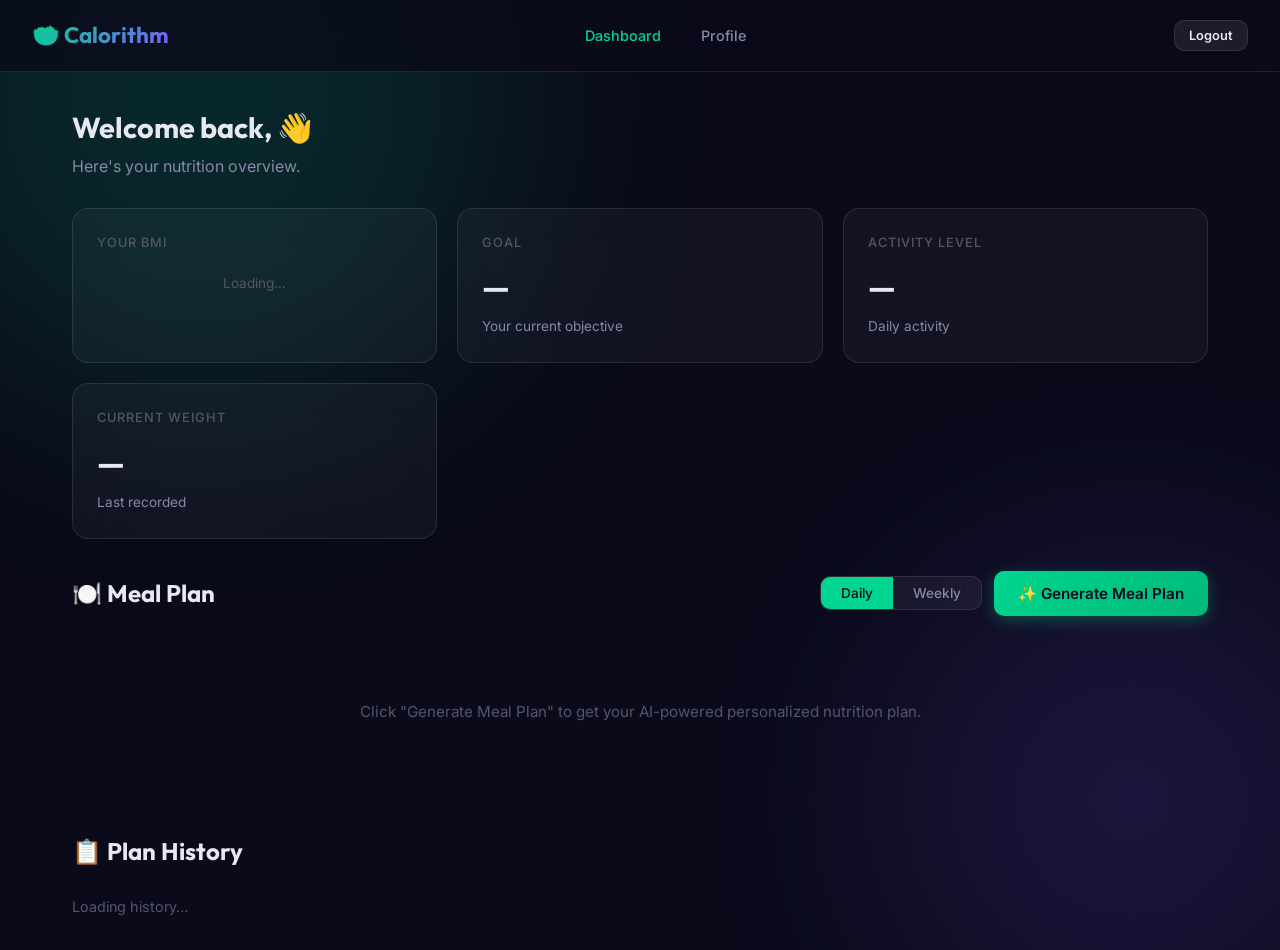
==== frontend/dashboard.html @ 1002ce2d "Initial commit" ====
<!DOCTYPE html>
<html lang="en">
<head>
  <meta charset="UTF-8">
  <meta name="viewport" content="width=device-width, initial-scale=1.0">
  <meta name="description" content="Your personalized AI diet dashboard — view BMI, generate meal plans, and track nutrition.">
  <title>Dashboard — Calorithm</title>
  <link rel="stylesheet" href="css/style.css">
</head>
<body>
  <nav class="navbar">
    <div class="logo">🥗 Calorithm</div>
    <div class="nav-links">
      <a href="dashboard.html" class="active">Dashboard</a>
      <a href="profile.html">Profile</a>
    </div>
    <div class="nav-user">
      <span class="user-name" id="navUserName"></span>
      <button id="logoutBtn" class="btn btn-secondary" style="padding:6px 14px;font-size:0.8rem;">Logout</button>
    </div>
  </nav>

  <div class="dashboard-content container">
    <!-- Greeting -->
    <h1 style="font-family:var(--font-heading);font-size:1.8rem;font-weight:700;margin-bottom:4px;">
      Welcome back, <span id="userName"></span> 👋
    </h1>
    <p style="color:var(--text-secondary);margin-bottom:28px;">Here's your nutrition overview.</p>

    <!-- Stats Row -->
    <div class="stats-grid">
      <!-- BMI Card -->
      <div class="stat-card">
        <div class="stat-label">Your BMI</div>
        <div id="bmiGauge" class="bmi-gauge-wrapper">
          <p style="color:var(--text-muted);font-size:0.85rem;">Loading…</p>
        </div>
        <p id="bmiRange" style="font-size:0.8rem;color:var(--text-secondary);text-align:center;margin-top:8px;"></p>
      </div>

      <!-- Goal -->
      <div class="stat-card">
        <div class="stat-label">Goal</div>
        <div class="stat-value" id="statGoal">—</div>
        <div class="stat-sub">Your current objective</div>
      </div>

      <!-- Activity -->
      <div class="stat-card">
        <div class="stat-label">Activity Level</div>
        <div class="stat-value" id="statActivity">—</div>
        <div class="stat-sub">Daily activity</div>
      </div>

      <!-- Weight -->
      <div class="stat-card">
        <div class="stat-label">Current Weight</div>
        <div class="stat-value" id="statWeight">—</div>
        <div class="stat-sub">Last recorded</div>
      </div>
    </div>

    <!-- Generate Meal Plan -->
    <div class="section-header">
      <h2>🍽️ Meal Plan</h2>
      <div style="display:flex;align-items:center;gap:12px;">
        <div class="toggle-group">
          <button class="active" data-type="daily">Daily</button>
          <button data-type="weekly">Weekly</button>
        </div>
        <button id="generateBtn" class="btn btn-primary">✨ Generate Meal Plan</button>
      </div>
    </div>

    <div id="mealPlanDisplay" class="meal-plan-container">
      <p style="color:var(--text-muted);text-align:center;padding:60px 20px;font-size:0.95rem;">
        Click "Generate Meal Plan" to get your AI-powered personalized nutrition plan.
      </p>
    </div>

    <!-- History -->
    <div style="margin-top:48px;">
      <div class="section-header">
        <h2>📋 Plan History</h2>
      </div>
      <div id="historyList" class="history-list">
        <p style="color:var(--text-muted);font-size:0.9rem;">Loading history…</p>
      </div>
    </div>
  </div>

  <script src="js/api.js"></script>
  <script src="js/bmi.js"></script>
  <script src="js/dashboard.js"></script>
</body>
</html>
---- frontend/css/style.css ----
/* ═══════════════════════════════════════════════════════════
   AI Diet Planner — Design System
   ═══════════════════════════════════════════════════════════ */

@import url('https://fonts.googleapis.com/css2?family=Inter:wght@300;400;500;600;700&family=Outfit:wght@400;500;600;700;800&display=swap');

/* ── CSS Variables ─────────────────────────────────────── */
:root {
  --bg-primary: #0a0a1a;
  --bg-secondary: #111128;
  --bg-card: rgba(255, 255, 255, 0.04);
  --bg-card-hover: rgba(255, 255, 255, 0.07);
  --bg-glass: rgba(255, 255, 255, 0.06);
  --border-glass: rgba(255, 255, 255, 0.1);
  --text-primary: #e8e8f0;
  --text-secondary: #8888a8;
  --text-muted: #55556a;
  --accent: #00d68f;
  --accent-glow: rgba(0, 214, 143, 0.3);
  --accent-2: #7c5cfc;
  --accent-2-glow: rgba(124, 92, 252, 0.3);
  --danger: #ff4757;
  --warning: #f0ad4e;
  --orange: #ff6b35;
  --radius: 16px;
  --radius-sm: 10px;
  --radius-xs: 6px;
  --shadow: 0 8px 32px rgba(0, 0, 0, 0.4);
  --transition: 0.3s cubic-bezier(0.4, 0, 0.2, 1);
  --font-body: 'Inter', -apple-system, sans-serif;
  --font-heading: 'Outfit', 'Inter', sans-serif;
}

/* ── Reset & Base ──────────────────────────────────────── */
*, *::before, *::after { box-sizing: border-box; margin: 0; padding: 0; }

html { scroll-behavior: smooth; }

body {
  font-family: var(--font-body);
  background: var(--bg-primary);
  color: var(--text-primary);
  min-height: 100vh;
  line-height: 1.6;
  -webkit-font-smoothing: antialiased;
}

a { color: var(--accent); text-decoration: none; transition: var(--transition); }
a:hover { color: #33e0a8; }

/* ── Background Gradient Orbs ──────────────────────────── */
body::before, body::after {
  content: '';
  position: fixed;
  border-radius: 50%;
  filter: blur(120px);
  opacity: 0.15;
  z-index: -1;
  pointer-events: none;
}
body::before {
  width: 600px; height: 600px;
  background: var(--accent);
  top: -200px; left: -100px;
}
body::after {
  width: 500px; height: 500px;
  background: var(--accent-2);
  bottom: -150px; right: -100px;
}

/* ── Layout ────────────────────────────────────────────── */
.container {
  max-width: 1200px;
  margin: 0 auto;
  padding: 0 24px;
}

.page-wrapper {
  min-height: 100vh;
  display: flex;
  flex-direction: column;
}

/* ── Glass Card ────────────────────────────────────────── */
.card {
  background: var(--bg-card);
  border: 1px solid var(--border-glass);
  border-radius: var(--radius);
  padding: 28px;
  backdrop-filter: blur(20px);
  -webkit-backdrop-filter: blur(20px);
  transition: var(--transition);
}
.card:hover {
  background: var(--bg-card-hover);
  border-color: rgba(255,255,255,0.15);
  transform: translateY(-2px);
  box-shadow: var(--shadow);
}

/* ── Auth Layout (Login/Register) ──────────────────────── */
.auth-page {
  min-height: 100vh;
  display: flex;
  align-items: center;
  justify-content: center;
  padding: 24px;
}

.auth-container {
  width: 100%;
  max-width: 440px;
}

.auth-header {
  text-align: center;
  margin-bottom: 36px;
}

.auth-header .logo {
  font-family: var(--font-heading);
  font-size: 2rem;
  font-weight: 800;
  background: linear-gradient(135deg, var(--accent), var(--accent-2));
  -webkit-background-clip: text;
  -webkit-text-fill-color: transparent;
  background-clip: text;
  margin-bottom: 8px;
}

.auth-header p {
  color: var(--text-secondary);
  font-size: 0.95rem;
}

.auth-card {
  background: var(--bg-card);
  border: 1px solid var(--border-glass);
  border-radius: var(--radius);
  padding: 36px;
  backdrop-filter: blur(20px);
}

/* ── Form Elements ─────────────────────────────────────── */
.form-group {
  margin-bottom: 20px;
}

.form-group label {
  display: block;
  font-size: 0.85rem;
  font-weight: 500;
  color: var(--text-secondary);
  margin-bottom: 8px;
  letter-spacing: 0.3px;
}

.form-control {
  width: 100%;
  padding: 12px 16px;
  background: rgba(255,255,255,0.05);
  border: 1px solid var(--border-glass);
  border-radius: var(--radius-sm);
  color: var(--text-primary);
  font-family: var(--font-body);
  font-size: 0.95rem;
  transition: var(--transition);
  outline: none;
}
.form-control:focus {
  border-color: var(--accent);
  box-shadow: 0 0 0 3px var(--accent-glow);
  background: rgba(255,255,255,0.07);
}
.form-control::placeholder { color: var(--text-muted); }

select.form-control {
  appearance: none;
  background-image: url("data:image/svg+xml,%3Csvg xmlns='http://www.w3.org/2000/svg' width='12' height='8'%3E%3Cpath d='M1 1l5 5 5-5' stroke='%238888a8' fill='none' stroke-width='1.5'/%3E%3C/svg%3E");
  background-repeat: no-repeat;
  background-position: right 16px center;
  padding-right: 40px;
  cursor: pointer;
}

textarea.form-control { resize: vertical; min-height: 80px; }

/* ── Buttons ───────────────────────────────────────────── */
.btn {
  display: inline-flex;
  align-items: center;
  justify-content: center;
  gap: 8px;
  padding: 12px 24px;
  border: none;
  border-radius: var(--radius-sm);
  font-family: var(--font-body);
  font-size: 0.95rem;
  font-weight: 600;
  cursor: pointer;
  transition: var(--transition);
  text-decoration: none;
  line-height: 1.4;
}

.btn-primary {
  background: linear-gradient(135deg, var(--accent), #00b87a);
  color: #0a0a1a;
  box-shadow: 0 4px 15px var(--accent-glow);
}
.btn-primary:hover {
  transform: translateY(-2px);
  box-shadow: 0 6px 25px var(--accent-glow);
}
.btn-primary:active { transform: translateY(0); }

.btn-secondary {
  background: rgba(255,255,255,0.08);
  color: var(--text-primary);
  border: 1px solid var(--border-glass);
}
.btn-secondary:hover { background: rgba(255,255,255,0.12); }

.btn-danger {
  background: rgba(255, 71, 87, 0.15);
  color: var(--danger);
  border: 1px solid rgba(255, 71, 87, 0.3);
}
.btn-danger:hover { background: rgba(255, 71, 87, 0.25); }

.btn-block { width: 100%; }

.btn:disabled {
  opacity: 0.5;
  cursor: not-allowed;
  transform: none !important;
}

/* ── Navbar ────────────────────────────────────────────── */
.navbar {
  display: flex;
  align-items: center;
  justify-content: space-between;
  padding: 16px 32px;
  background: rgba(10, 10, 26, 0.8);
  backdrop-filter: blur(20px);
  border-bottom: 1px solid var(--border-glass);
  position: sticky;
  top: 0;
  z-index: 100;
}

.navbar .logo {
  font-family: var(--font-heading);
  font-size: 1.4rem;
  font-weight: 700;
  background: linear-gradient(135deg, var(--accent), var(--accent-2));
  -webkit-background-clip: text;
  -webkit-text-fill-color: transparent;
  background-clip: text;
}

.nav-links { display: flex; align-items: center; gap: 8px; }

.nav-links a, .nav-links button {
  padding: 8px 16px;
  border-radius: var(--radius-xs);
  font-size: 0.9rem;
  font-weight: 500;
  color: var(--text-secondary);
  background: none;
  border: none;
  cursor: pointer;
  font-family: var(--font-body);
  transition: var(--transition);
}
.nav-links a:hover, .nav-links button:hover { color: var(--text-primary); background: rgba(255,255,255,0.06); }
.nav-links a.active { color: var(--accent); }

.nav-user {
  display: flex;
  align-items: center;
  gap: 12px;
}

.nav-user .user-name {
  font-weight: 500;
  font-size: 0.9rem;
  color: var(--text-secondary);
}

/* ── Dashboard Grid ────────────────────────────────────── */
.dashboard-content { padding: 32px; }

.stats-grid {
  display: grid;
  grid-template-columns: repeat(auto-fit, minmax(280px, 1fr));
  gap: 20px;
  margin-bottom: 32px;
}

.stat-card {
  background: var(--bg-card);
  border: 1px solid var(--border-glass);
  border-radius: var(--radius);
  padding: 24px;
  backdrop-filter: blur(20px);
}

.stat-card .stat-label {
  font-size: 0.8rem;
  font-weight: 500;
  color: var(--text-muted);
  text-transform: uppercase;
  letter-spacing: 1px;
  margin-bottom: 8px;
}

.stat-card .stat-value {
  font-family: var(--font-heading);
  font-size: 2rem;
  font-weight: 700;
  color: var(--text-primary);
}

.stat-card .stat-sub {
  font-size: 0.85rem;
  color: var(--text-secondary);
  margin-top: 4px;
}

/* ── BMI Gauge ─────────────────────────────────────────── */
.bmi-gauge-wrapper {
  display: flex;
  flex-direction: column;
  align-items: center;
  padding: 12px 0;
}

.bmi-gauge {
  width: 160px;
  height: 90px;
  position: relative;
}

.bmi-value-display {
  font-family: var(--font-heading);
  font-size: 2.4rem;
  font-weight: 800;
  text-align: center;
  margin-top: 8px;
}

.bmi-category {
  display: inline-block;
  padding: 4px 14px;
  border-radius: 20px;
  font-size: 0.8rem;
  font-weight: 600;
  text-transform: uppercase;
  letter-spacing: 0.5px;
  margin-top: 8px;
}

/* ── Section Headers ───────────────────────────────────── */
.section-header {
  display: flex;
  align-items: center;
  justify-content: space-between;
  margin-bottom: 24px;
}

.section-header h2 {
  font-family: var(--font-heading);
  font-size: 1.5rem;
  font-weight: 700;
}

/* ── Meal Plan Cards ───────────────────────────────────── */
.meal-plan-container { margin-top: 24px; }

.day-section {
  margin-bottom: 32px;
}

.day-header {
  font-family: var(--font-heading);
  font-size: 1.2rem;
  font-weight: 600;
  color: var(--accent);
  margin-bottom: 16px;
  padding-bottom: 8px;
  border-bottom: 1px solid var(--border-glass);
}

.meals-grid {
  display: grid;
  grid-template-columns: repeat(auto-fill, minmax(320px, 1fr));
  gap: 16px;
}

.meal-card {
  background: var(--bg-card);
  border: 1px solid var(--border-glass);
  border-radius: var(--radius);
  padding: 24px;
  transition: var(--transition);
}
.meal-card:hover {
  border-color: rgba(255,255,255,0.15);
  transform: translateY(-2px);
  box-shadow: var(--shadow);
}

.meal-card .meal-type {
  font-size: 0.75rem;
  font-weight: 600;
  text-transform: uppercase;
  letter-spacing: 1px;
  color: var(--accent);
  margin-bottom: 6px;
}

.meal-card .meal-name {
  font-family: var(--font-heading);
  font-size: 1.15rem;
  font-weight: 600;
  margin-bottom: 12px;
}

.meal-card .meal-meta {
  display: flex;
  flex-wrap: wrap;
  gap: 12px;
  margin-bottom: 14px;
}

.meal-meta-item {
  display: flex;
  align-items: center;
  gap: 4px;
  font-size: 0.8rem;
  color: var(--text-secondary);
}

.meal-meta-item .meta-value {
  font-weight: 600;
  color: var(--text-primary);
}

.macro-bars {
  display: flex;
  gap: 8px;
  margin-bottom: 14px;
}

.macro-bar {
  flex: 1;
  text-align: center;
}

.macro-bar .bar-track {
  height: 4px;
  background: rgba(255,255,255,0.08);
  border-radius: 2px;
  overflow: hidden;
  margin-bottom: 4px;
}

.macro-bar .bar-fill { height: 100%; border-radius: 2px; transition: width 0.6s ease; }
.macro-bar .bar-fill.protein { background: var(--accent); }
.macro-bar .bar-fill.carbs { background: var(--accent-2); }
.macro-bar .bar-fill.fat { background: var(--orange); }

.macro-bar .bar-label {
  font-size: 0.7rem;
  color: var(--text-muted);
}

.meal-card .ingredients-list {
  list-style: none;
  padding: 0;
  margin: 0 0 12px;
}
.ingredients-list li {
  font-size: 0.85rem;
  color: var(--text-secondary);
  padding: 3px 0;
  padding-left: 16px;
  position: relative;
}
.ingredients-list li::before {
  content: '•';
  position: absolute;
  left: 0;
  color: var(--accent);
}

.meal-card .instructions {
  font-size: 0.85rem;
  color: var(--text-secondary);
  line-height: 1.5;
  border-top: 1px solid var(--border-glass);
  padding-top: 12px;
  margin-top: 4px;
}

/* ── Day Summary ───────────────────────────────────────── */
.day-summary {
  display: flex;
  gap: 24px;
  flex-wrap: wrap;
  margin-bottom: 16px;
}

.day-summary .summary-item {
  font-size: 0.85rem;
  color: var(--text-secondary);
}
.day-summary .summary-item strong {
  color: var(--text-primary);
}

/* ── Toggle / Selector ─────────────────────────────────── */
.toggle-group {
  display: inline-flex;
  background: rgba(255,255,255,0.05);
  border-radius: var(--radius-sm);
  border: 1px solid var(--border-glass);
  overflow: hidden;
}

.toggle-group button {
  padding: 8px 20px;
  background: none;
  border: none;
  color: var(--text-secondary);
  font-family: var(--font-body);
  font-size: 0.85rem;
  font-weight: 500;
  cursor: pointer;
  transition: var(--transition);
}
.toggle-group button.active {
  background: var(--accent);
  color: var(--bg-primary);
}
.toggle-group button:hover:not(.active) {
  background: rgba(255,255,255,0.08);
}

/* ── Goal / Activity Selector Cards ────────────────────── */
.option-cards {
  display: grid;
  grid-template-columns: repeat(auto-fill, minmax(160px, 1fr));
  gap: 12px;
}

.option-card {
  background: var(--bg-card);
  border: 2px solid var(--border-glass);
  border-radius: var(--radius-sm);
  padding: 16px;
  text-align: center;
  cursor: pointer;
  transition: var(--transition);
}
.option-card:hover { border-color: rgba(255,255,255,0.2); }
.option-card.selected {
  border-color: var(--accent);
  background: rgba(0, 214, 143, 0.08);
  box-shadow: 0 0 0 3px var(--accent-glow);
}
.option-card .option-icon { font-size: 1.8rem; margin-bottom: 8px; }
.option-card .option-label { font-size: 0.85rem; font-weight: 500; }

/* ── Profile Form Grid ─────────────────────────────────── */
.profile-grid {
  display: grid;
  grid-template-columns: repeat(auto-fit, minmax(280px, 1fr));
  gap: 20px;
}

.profile-section {
  margin-bottom: 32px;
}

.profile-section h3 {
  font-family: var(--font-heading);
  font-size: 1.1rem;
  font-weight: 600;
  margin-bottom: 16px;
  color: var(--text-secondary);
}

/* ── History List ──────────────────────────────────────── */
.history-list { display: flex; flex-direction: column; gap: 12px; }

.history-item {
  display: flex;
  align-items: center;
  justify-content: space-between;
  background: var(--bg-card);
  border: 1px solid var(--border-glass);
  border-radius: var(--radius-sm);
  padding: 16px 20px;
  cursor: pointer;
  transition: var(--transition);
}
.history-item:hover { background: var(--bg-card-hover); border-color: rgba(255,255,255,0.15); }

.history-item .history-date {
  font-size: 0.85rem;
  color: var(--text-secondary);
}
.history-item .history-type {
  font-size: 0.75rem;
  text-transform: uppercase;
  letter-spacing: 0.5px;
  padding: 4px 10px;
  border-radius: 20px;
  background: rgba(0, 214, 143, 0.1);
  color: var(--accent);
  font-weight: 600;
}
.history-item .history-cals {
  font-weight: 600;
  color: var(--text-primary);
}

/* ── Alerts / Toast ────────────────────────────────────── */
.alert {
  padding: 14px 20px;
  border-radius: var(--radius-sm);
  font-size: 0.9rem;
  margin-bottom: 20px;
  animation: slideDown 0.3s ease;
}
.alert-error { background: rgba(255,71,87,0.12); color: var(--danger); border: 1px solid rgba(255,71,87,0.25); }
.alert-success { background: rgba(0,214,143,0.12); color: var(--accent); border: 1px solid rgba(0,214,143,0.25); }

@keyframes slideDown {
  from { opacity: 0; transform: translateY(-10px); }
  to { opacity: 1; transform: translateY(0); }
}

/* ── Loading Spinner ───────────────────────────────────── */
.spinner {
  width: 40px; height: 40px;
  border: 3px solid rgba(255,255,255,0.1);
  border-top-color: var(--accent);
  border-radius: 50%;
  animation: spin 0.8s linear infinite;
  margin: 40px auto;
}

.loading-overlay {
  display: flex;
  flex-direction: column;
  align-items: center;
  justify-content: center;
  padding: 60px 20px;
  gap: 16px;
}

.loading-overlay p {
  color: var(--text-secondary);
  font-size: 0.95rem;
  animation: pulse 1.5s ease-in-out infinite;
}

@keyframes spin { to { transform: rotate(360deg); } }
@keyframes pulse { 0%,100% { opacity: 0.5; } 50% { opacity: 1; } }

/* ── Utility ───────────────────────────────────────────── */
.text-center { text-align: center; }
.mt-1 { margin-top: 8px; }
.mt-2 { margin-top: 16px; }
.mt-3 { margin-top: 24px; }
.mb-2 { margin-bottom: 16px; }
.hidden { display: none !important; }

.form-row {
  display: grid;
  grid-template-columns: 1fr 1fr;
  gap: 16px;
}

/* ── Responsive ────────────────────────────────────────── */
@media (max-width: 768px) {
  .navbar { padding: 12px 16px; }
  .dashboard-content { padding: 20px 16px; }
  .stats-grid { grid-template-columns: 1fr; }
  .meals-grid { grid-template-columns: 1fr; }
  .form-row { grid-template-columns: 1fr; }
  .option-cards { grid-template-columns: repeat(2, 1fr); }
  .auth-card { padding: 24px; }
  .nav-links { gap: 4px; }
  .nav-links a, .nav-links button { padding: 6px 10px; font-size: 0.8rem; }
}
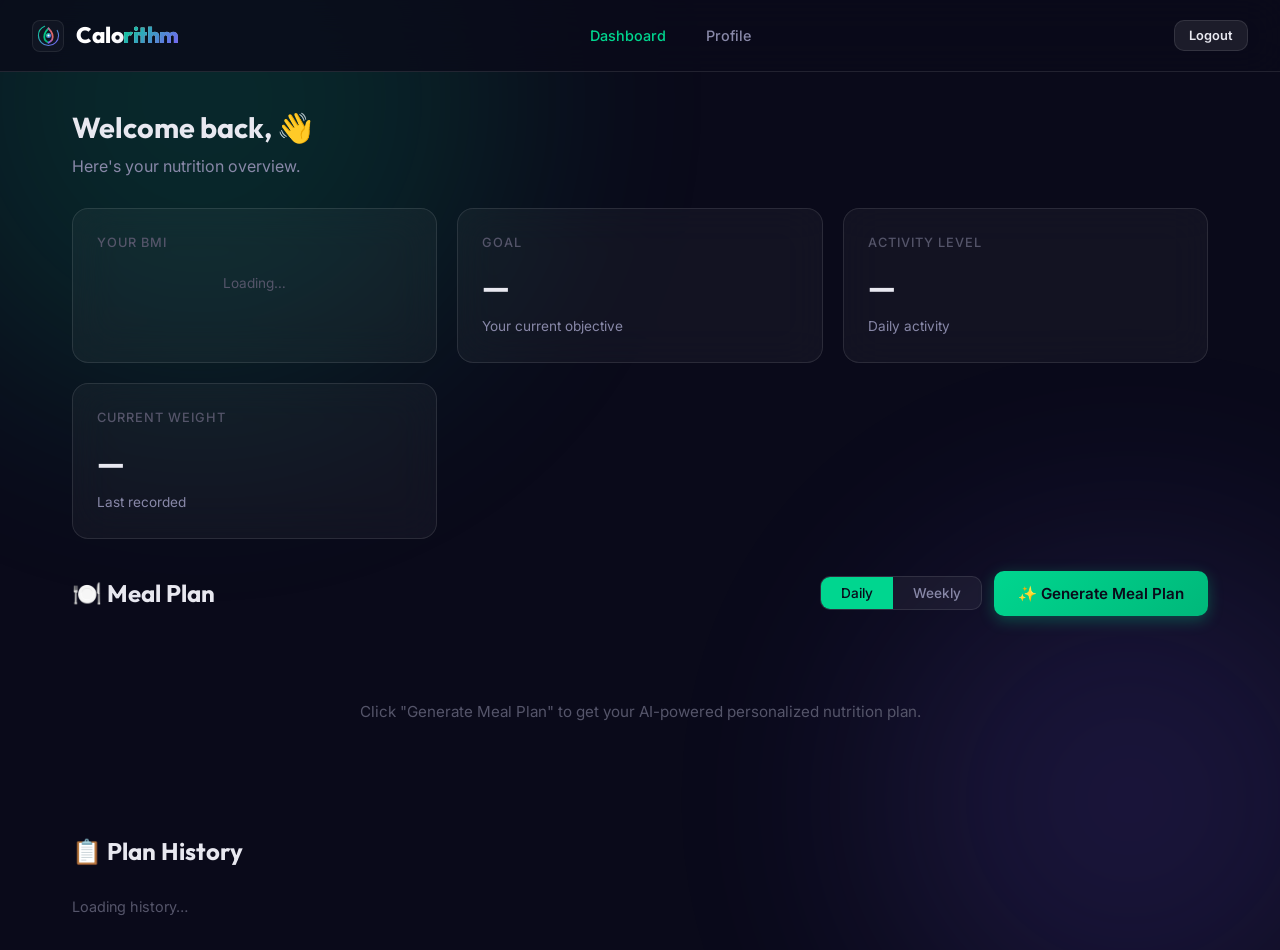
==== commit a2c2536d: "Updated logo" ====
--- a/frontend/dashboard.html
+++ b/frontend/dashboard.html
@@ -9,7 +9,33 @@
 </head>
 <body>
   <nav class="navbar">
-    <div class="logo">🥗 Calorithm</div>
+    <a href="dashboard.html" class="logo">
+      <div class="logo-icon-wrapper">
+        <svg class="logo-icon" viewBox="0 0 32 32" fill="none" xmlns="http://www.w3.org/2000/svg">
+          <defs>
+            <linearGradient id="logoGrad" x1="0%" y1="0%" x2="100%" y2="100%">
+              <stop offset="0%" stop-color="var(--accent)" />
+              <stop offset="100%" stop-color="var(--accent-2)" />
+            </linearGradient>
+            <linearGradient id="leafGrad" x1="0%" y1="0%" x2="100%" y2="100%">
+              <stop offset="0%" stop-color="#00D68F" />
+              <stop offset="100%" stop-color="#00A36C" />
+            </linearGradient>
+            <linearGradient id="flameGrad" x1="0%" y1="100%" x2="100%" y2="0%">
+              <stop offset="0%" stop-color="#7C5CFC" />
+              <stop offset="100%" stop-color="#FF6B35" />
+            </linearGradient>
+          </defs>
+          <circle class="orbit-ring" cx="16" cy="16" r="14" stroke="url(#logoGrad)" stroke-width="1.5" stroke-linecap="round" stroke-dasharray="60 20" />
+          <path class="leaf-lobe" d="M16 6C11 11 9 17 11 22C13 25 16 26 16 26" stroke="url(#leafGrad)" stroke-width="2.5" stroke-linecap="round" />
+          <path class="energy-lobe" d="M16 6C21 11 23 17 21 22C19 25 16 26 16 26" stroke="url(#flameGrad)" stroke-width="2.5" stroke-linecap="round" />
+          <path d="M16 11V21" stroke="url(#logoGrad)" stroke-width="1.5" stroke-linecap="round" />
+          <circle class="center-node" cx="16" cy="16" r="3.5" fill="url(#logoGrad)" />
+          <circle cx="16" cy="16" r="1.5" fill="#ffffff" />
+        </svg>
+      </div>
+      <span class="logo-text">Calo<span class="logo-text-highlight">rithm</span></span>
+    </a>
     <div class="nav-links">
       <a href="dashboard.html" class="active">Dashboard</a>
       <a href="profile.html">Profile</a>
--- a/frontend/css/style.css
+++ b/frontend/css/style.css
@@ -118,15 +118,98 @@
   margin-bottom: 36px;
 }
 
-.auth-header .logo {
+/* ── Logo Component ────────────────────────────────────── */
+.logo {
+  display: inline-flex;
+  align-items: center;
+  gap: 12px;
+  text-decoration: none !important;
+  color: inherit;
+  transition: var(--transition);
+}
+
+.logo:hover {
+  transform: translateY(-1px);
+}
+
+.logo-icon-wrapper {
+  position: relative;
+  display: flex;
+  align-items: center;
+  justify-content: center;
+  background: rgba(255, 255, 255, 0.03);
+  border: 1px solid rgba(255, 255, 255, 0.08);
+  transition: var(--transition);
+}
+
+.logo:hover .logo-icon-wrapper {
+  background: rgba(255, 255, 255, 0.06);
+  border-color: rgba(255, 255, 255, 0.15);
+  box-shadow: 0 0 15px rgba(0, 214, 143, 0.2), 0 0 25px rgba(124, 92, 252, 0.1);
+}
+
+.logo-icon {
+  width: 100%;
+  height: 100%;
+  transition: var(--transition);
+}
+
+.logo:hover .logo-icon {
+  transform: scale(1.05);
+}
+
+.logo-icon .orbit-ring {
+  transform-origin: center;
+  transition: transform 1.5s cubic-bezier(0.2, 0.8, 0.2, 1);
+}
+
+.logo:hover .logo-icon .orbit-ring {
+  transform: rotate(180deg);
+}
+
+@keyframes pulse-node {
+  0%, 100% { transform: scale(1); opacity: 0.9; }
+  50% { transform: scale(1.2); opacity: 1; }
+}
+
+.logo-icon .center-node {
+  transform-origin: center;
+  animation: pulse-node 2.5s infinite ease-in-out;
+}
+
+.logo-text {
   font-family: var(--font-heading);
-  font-size: 2rem;
   font-weight: 800;
+  letter-spacing: -0.5px;
+  background: linear-gradient(135deg, #ffffff 40%, #a5a5c5 100%);
+  -webkit-background-clip: text;
+  -webkit-text-fill-color: transparent;
+  background-clip: text;
+  transition: var(--transition);
+}
+
+.logo-text-highlight {
   background: linear-gradient(135deg, var(--accent), var(--accent-2));
   -webkit-background-clip: text;
   -webkit-text-fill-color: transparent;
   background-clip: text;
-  margin-bottom: 8px;
+}
+
+/* Logo placement sizes */
+.auth-header .logo {
+  justify-content: center;
+  margin-bottom: 12px;
+}
+
+.auth-header .logo-text {
+  font-size: 2.2rem;
+}
+
+.auth-header .logo-icon-wrapper {
+  width: 44px;
+  height: 44px;
+  border-radius: 12px;
+  padding: 5px;
 }
 
 .auth-header p {
@@ -251,14 +334,15 @@
   z-index: 100;
 }
 
-.navbar .logo {
-  font-family: var(--font-heading);
+.navbar .logo-text {
   font-size: 1.4rem;
-  font-weight: 700;
-  background: linear-gradient(135deg, var(--accent), var(--accent-2));
-  -webkit-background-clip: text;
-  -webkit-text-fill-color: transparent;
-  background-clip: text;
+}
+
+.navbar .logo-icon-wrapper {
+  width: 32px;
+  height: 32px;
+  border-radius: 8px;
+  padding: 3.5px;
 }
 
 .nav-links { display: flex; align-items: center; gap: 8px; }
